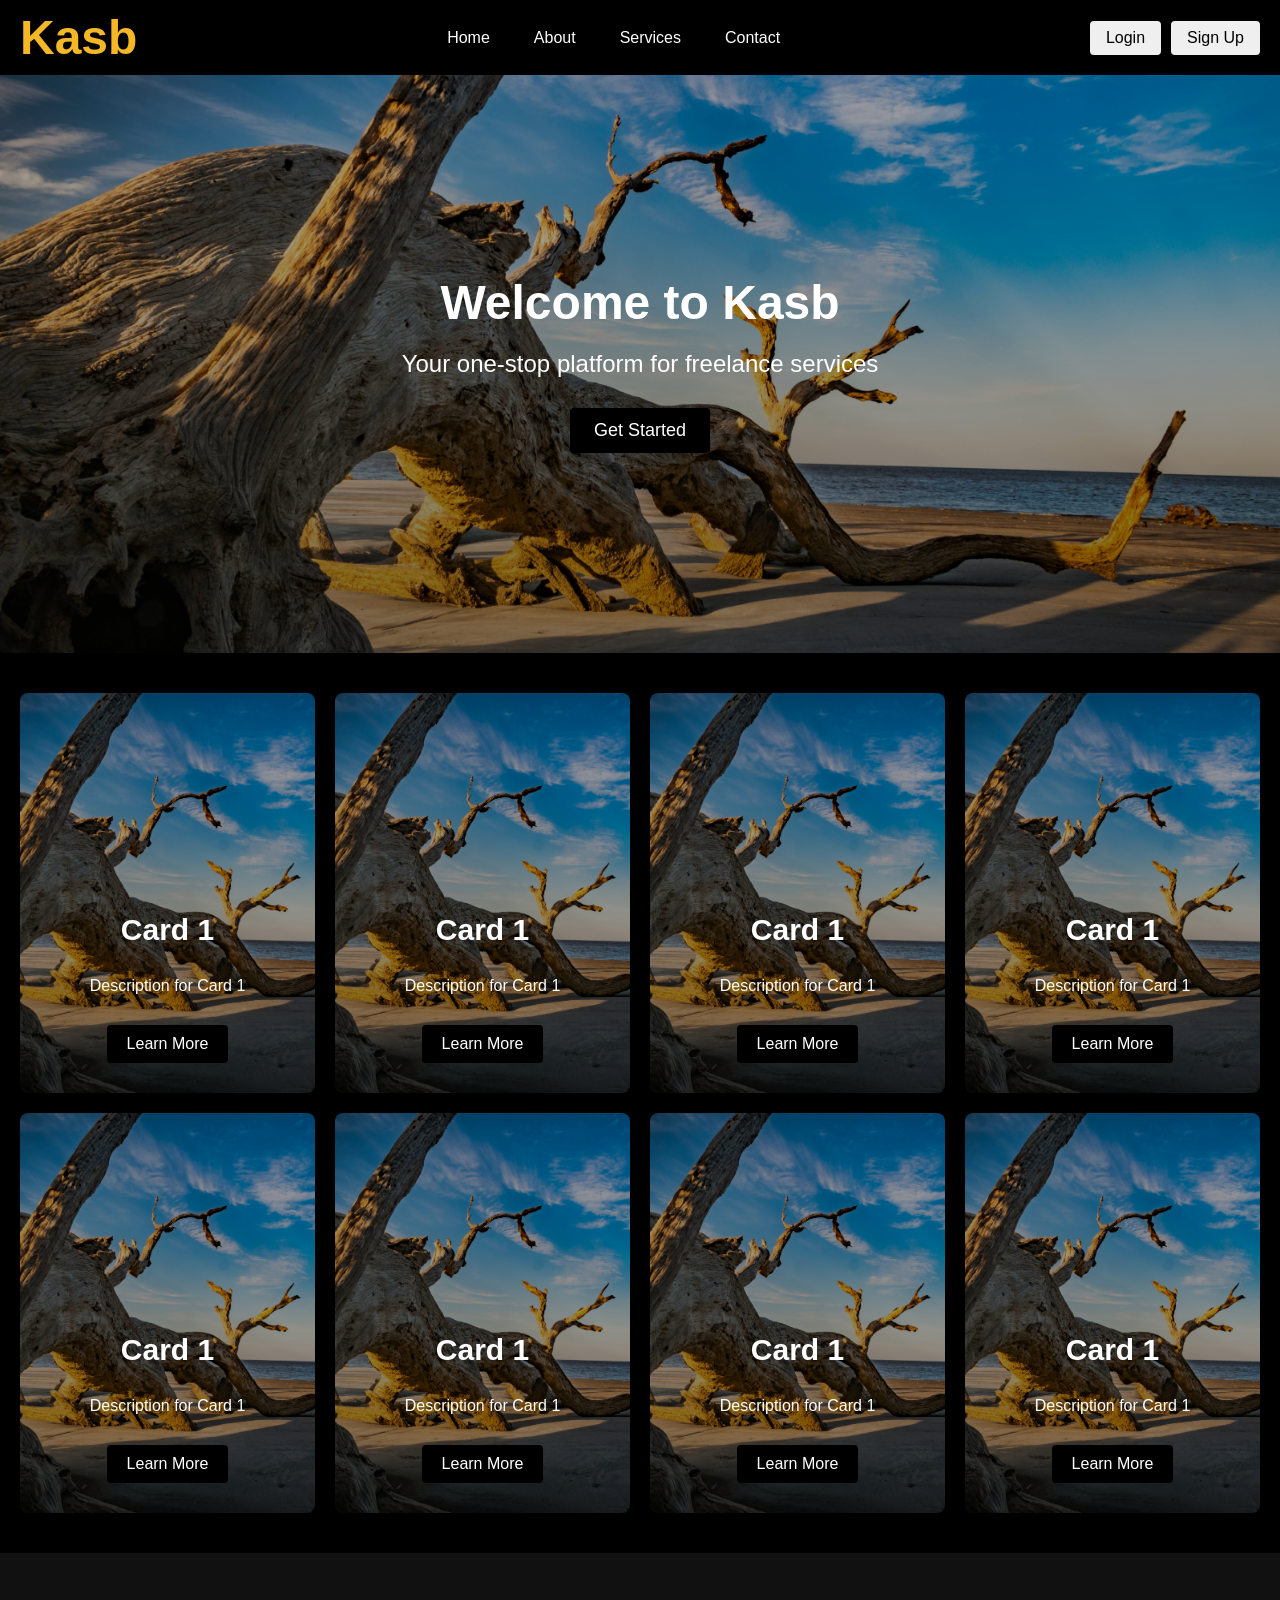
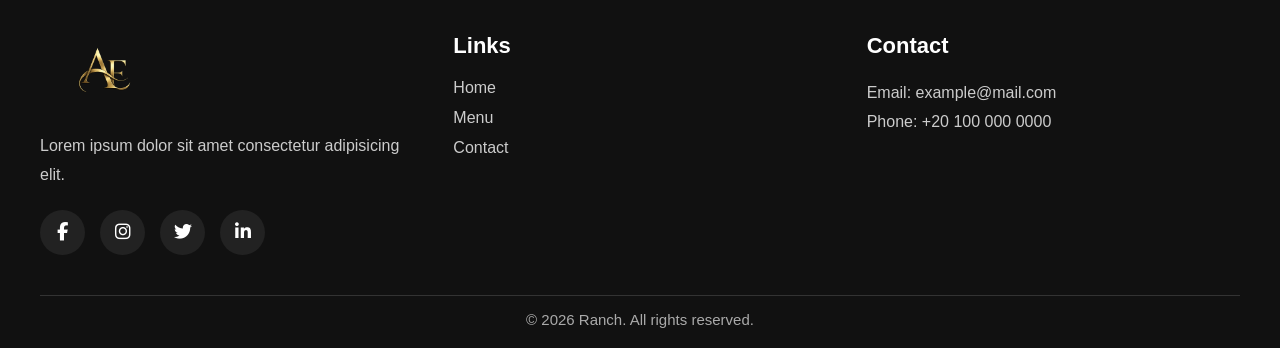
==== index.html @ f7814fff "first commit" ====
<!doctype html>
<html lang="en">
  <head>
    <meta charset="UTF-8" />
    <meta name="viewport" content="width=device-width, initial-scale=1.0" />
    <title>Document</title>
    <link rel="stylesheet" href="css/style.css" />
    <meta
      name="description"
      content="Kasb is a platform that connects freelancers with clients. We provide a wide range of services, including web development, graphic design, writing, and more. Our mission is to help freelancers find work and clients find talented professionals."
    />
    <meta
      name="keywords"
      content="freelance, platform, web development, graphic design, writing, clients, professionals"
    />
    <link rel="stylesheet" href="https://cdnjs.cloudflare.com/ajax/libs/font-awesome/6.5.0/css/all.min.css">
    <meta name="author" content="Kasb Team" />
    <script>
      // let xx = 2;
      // x = 5;
      // x = x + x;
      // alert(x);
    </script>
    <!-- <meta http-equiv="refresh" content="5" /> -->
  </head>
  <body>
    <header class="nav-bar">
      <div class="nav-container">
        <div class="nav-logo">
          <h1>kasb</h1>
        </div>
        <nav class="nav-links">
          <ul class="nav-list">
            <li class="nav-item">
              <a href="#">Home</a>
            </li>
            <li class="nav-item">
              <a href="#">About</a>
            </li>
            <li class="nav-item">
              <a href="#">Services</a>
            </li>
            <li class="nav-item">
              <a href="#">Contact</a>
            </li>
          </ul>
        </nav>
        <div class="nav-btns">
          <button class="nav-btn">Login</button>
          <button class="nav-btn">Sign Up</button>
        </div>
      </div>
    </header>
    <header class="hero">
      <div class="hero-content">
        <h1>Welcome to Kasb</h1>
        <p>Your one-stop platform for freelance services</p>
        <button class="hero-btn">Get Started</button>
      </div>
    </header>
    <header class="cards">
      <div class="card">
        <h1 class="card-text">Card 1</h1>
        <p class="card-prag">Description for Card 1</p>
        <button class="card-btn">Learn More</button>
      </div>
      <div class="card">
        <h1 class="card-text">Card 1</h1>
        <p class="card-prag">Description for Card 1</p>
        <button class="card-btn">Learn More</button>
      </div>
      <div class="card">
        <h1 class="card-text">Card 1</h1>
        <p class="card-prag">Description for Card 1</p>
        <button class="card-btn">Learn More</button>
      </div>
      <div class="card">
        <h1 class="card-text">Card 1</h1>
        <p class="card-prag">Description for Card 1</p>
        <button class="card-btn">Learn More</button>
      </div>
      <div class="card">
        <h1 class="card-text">Card 1</h1>
        <p class="card-prag">Description for Card 1</p>
        <button class="card-btn">Learn More</button>
      </div>
      <div class="card">
        <h1 class="card-text">Card 1</h1>
        <p class="card-prag">Description for Card 1</p>
        <button class="card-btn">Learn More</button>
      </div>
      <div class="card">
        <h1 class="card-text">Card 1</h1>
        <p class="card-prag">Description for Card 1</p>
        <button class="card-btn">Learn More</button>
      </div>
      <div class="card">
        <h1 class="card-text">Card 1</h1>
        <p class="card-prag">Description for Card 1</p>
        <button class="card-btn">Learn More</button>
      </div>
    </header>
  <footer class="footer">
  <div class="footer-container">
    
    <!-- column 1 -->
    <div class="footer-col">
      <img src="src/imgs/logo-ae.png" alt="logo" class="footer-logo">
      <p>Lorem ipsum dolor sit amet consectetur adipisicing elit.</p>

      <!-- social -->
      <div class="social">
        <a href="#"><i class="fab fa-facebook-f"></i></a>
        <a href="#"><i class="fab fa-instagram"></i></a>
        <a href="#"><i class="fab fa-twitter"></i></a>
        <a href="#"><i class="fab fa-linkedin-in"></i></a>
      </div>
    </div>

    <!-- column 2 -->
    <div class="footer-col">
      <h3>Links</h3>
      <ul>
        <li><a href="#">Home</a></li>
        <li><a href="#">Menu</a></li>
        <li><a href="#">Contact</a></li>
      </ul>
    </div>

    <!-- column 3 -->
    <div class="footer-col">
      <h3>Contact</h3>
      <p>Email: example@mail.com</p>
      <p>Phone: +20 100 000 0000</p>
    </div>

  </div>

  <!-- copyright -->
  <div class="footer-bottom">
    <p>© 2026 Ranch. All rights reserved.</p>
  </div>
</footer>
  </body>
</html>
---- css/style.css ----
* {
  margin: 0;
  padding: 0;
  box-sizing: border-box;
  /* font-family: 'Segoe UI', Tahoma, Geneva, Verdana, sans-serif; */
}
:root {
  --primary-color: #007bff;
  --secondary-color: #6c757d;
  --background-color: #000000;
  --text-color: #333;
  --background-hover: #f4b826;
}
body {
  background-color: #f0f0f0;
  font-family: verdana, sans-serif;
}
.nav-bar {
  width: 100%;
  background-color: var(--background-color);
}
.nav-container {
  max-width: 1500px;
  margin: 0 auto;
  display: flex;
  justify-content: space-between;
  align-items: center;
  padding: 10px 20px;
}
.nav-logo {
  color:var(--background-hover);
  font-size: 24px;
  font-weight: bold;
  animation: fadeIn 3s ease-in-out infinite alternate;
  text-transform: capitalize;
}
@keyframes fadeIn {
  from {
    opacity: 0.3;
  }
  to {
    opacity: 1;
  }
}
.nav-list {
  display: flex;
  gap: 20px;
}
.nav-item {
  list-style: none;
  display: flex;
}
.nav-item a {
  color: #fff;
  text-decoration: none;
  font-size: 16px;
  padding: 8px 12px;
  transition: background-color 0.3s ease;
}
.nav-item a:hover {
  color: #000000;
  background-color:var(--background-hover);
  border-radius: 4px;
}
.nav-item a.active {
  background-color: #007bff;
  border-radius: 4px;
}
.nav-item a.active:hover {
  background-color: #0056b3;
}
.nav-btns {
  display: flex;
  gap: 10px;
}
.nav-btns button {
  padding: 8px 16px;
  font-size: 16px;
  border: none;
  border-radius: 4px;
  cursor: pointer;
  transition: background-color 0.3s ease;
}
.nav-btns button:hover {
  background-color:var(--background-hover);
  color: #fff;
}
@media (max-width: 768px) {
  .nav-container {
    flex-direction: column;
    align-items: center;
  }

  .nav-list {
    flex-direction: column;
    gap: 10px;
    margin-top: 10px;
    align-items: center;
  }
  .nav-btns {
    margin-top: 10px;
  }
}
.hero {
  width: 100%;
  height: 100%;
  background:
    linear-gradient(rgba(0, 0, 0, 0.32), rgba(0, 0, 0, 0.5)),
    url("../src/imgs/pexels-amit-shubinsky-136437077-30844789.jpg") no-repeat
      center center/cover;
  color: #fff;
  padding: 200px 20px;
}
.hero-content {
  display: grid;
  justify-items: center;
  align-items: center;
}
.hero h1 {
  font-size: 48px;
  margin-bottom: 20px;
}
.hero p {
  font-size: 24px;
  margin-bottom: 30px;
}
.hero-btn {
  padding: 12px 24px;
  font-size: 18px;
  background-color: var(--background-color);
  color: #fff;
  border: none;
  border-radius: 4px;
  cursor: pointer;
  transition: background-color 0.3s ease;
}
.hero-btn:hover {
  background-color: var(--background-hover);
}
@media (max-width: 768px) {
  .hero {
    padding: 100px 20px;
    text-align: center;
  }
  .hero h1 {
    font-size: 28px;
  }
  .hero p {
    font-size: 12px;
  }
  .hero-btn {
    font-size: 16px;
    padding: 10px 20px;
  }
}
.cards {
  background-color: var(--background-color);
  width: 100%;
  display: flex;
  justify-content: space-around;
  align-items: center;
  flex-wrap: wrap;
  gap: 20px;
  padding: 40px 20px;
}
.card {
  display: flex;
  justify-content: flex-end;
  align-items: center;
  flex-direction: column;
  background:
    linear-gradient(rgba(0, 0, 0, 0.32), rgba(0, 0, 0, 0.5)),
    url("../src/imgs/pexels-amit-shubinsky-136437077-30844789.jpg") no-repeat
      center center/cover;
  width: 20%;
  flex: 1 1 250px;
  max-width: 300px;
  height: 400px;
  /* background-color: #ffffff; */
  font-size: 44px;
  border-radius: 8px;
}
.card-text {
  color: #fff;
  font-size: 30px;
  margin-bottom: 30px;
}
.card-prag {
  color: #fff;
  font-size: 16px;
  margin-bottom: 30px;
}
.card-btn {
  padding: 10px 20px;
  font-size: 16px;
  background-color: var(--background-color);
  color: #fff;
  border: none;
  border-radius: 4px;
  cursor: pointer;
  margin-bottom: 30px;
  transition: background-color 0.3s ease;
}
.card-btn:hover {
  background-color: var(--background-hover);
}
.footer {
  background: #111;
  color: #fff;
  padding: 80px 40px 20px;
}

.footer-container {
  max-width: 1200px;
  margin: auto;
  display: flex;
  justify-content: space-between;
  flex-wrap: wrap;
  gap: 40px;
}

.footer-col {
  flex: 1;
  min-width: 250px;
}

.footer-logo {
  width: 120px;
  margin-bottom: 15px;
}

.footer-col h3 {
  font-size: 22px;
  margin-bottom: 20px;
}

.footer-col p {
  font-size: 16px;
  line-height: 1.8;
  color: #ccc;
}

.footer-col ul {
  list-style: none;
}

.footer-col ul li {
  margin-bottom: 12px;
}

.footer-col a {
  color: #ccc;
  text-decoration: none;
  transition: 0.3s;
}

.footer-col a:hover {
  color: #fff;
  padding-left: 5px;
}

/* social */
.social {
  margin-top: 20px;
  display: flex;
  gap: 15px;
}

.social a {
  width: 45px;
  height: 45px;
  background: #222;
  color: #fff;
  display: flex;
  align-items: center;
  justify-content: center;
  border-radius: 50%;
  text-decoration: none;
  transition: 0.3s;
  font-size: 18px;
}

.social a:hover {
  background: #f4b826;
  color: #111;
  transform: translateY(-5px);
}

.footer-bottom {
  text-align: center;
  margin-top: 40px;
  border-top: 1px solid #333;
  padding-top: 15px;
  font-size: 15px;
  color: #aaa;
}
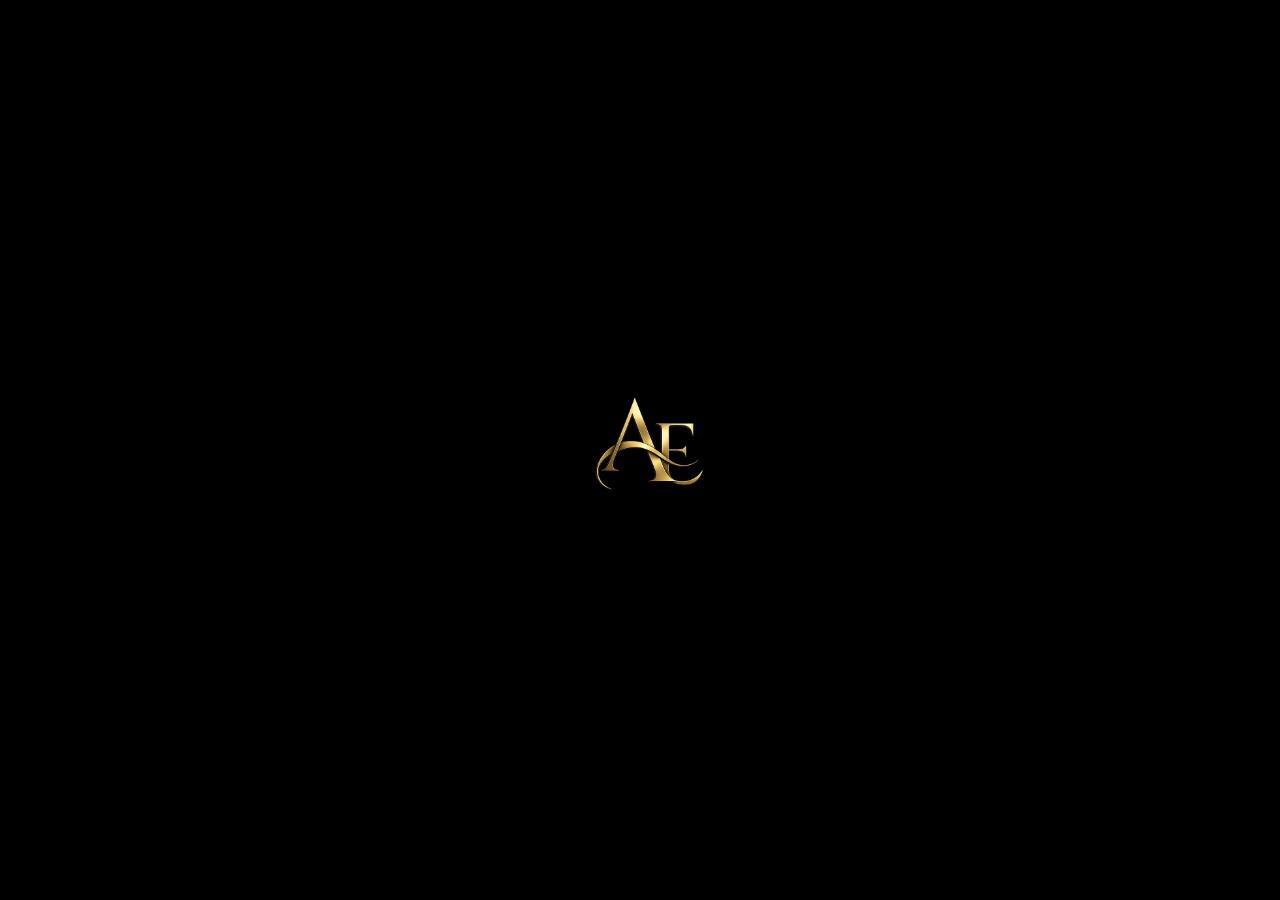
==== commit db3b3037: "dssds" ====
--- a/index.html
+++ b/index.html
@@ -1,145 +1,15 @@
-<!doctype html>
+<!DOCTYPE html>
 <html lang="en">
-  <head>
-    <meta charset="UTF-8" />
-    <meta name="viewport" content="width=device-width, initial-scale=1.0" />
+<head>
+    <meta charset="UTF-8">
+    <meta name="viewport" content="width=device-width, initial-scale=1.0">
     <title>Document</title>
-    <link rel="stylesheet" href="css/style.css" />
-    <meta
-      name="description"
-      content="Kasb is a platform that connects freelancers with clients. We provide a wide range of services, including web development, graphic design, writing, and more. Our mission is to help freelancers find work and clients find talented professionals."
-    />
-    <meta
-      name="keywords"
-      content="freelance, platform, web development, graphic design, writing, clients, professionals"
-    />
-    <link rel="stylesheet" href="https://cdnjs.cloudflare.com/ajax/libs/font-awesome/6.5.0/css/all.min.css">
-    <meta name="author" content="Kasb Team" />
-    <script>
-      // let xx = 2;
-      // x = 5;
-      // x = x + x;
-      // alert(x);
-    </script>
-    <!-- <meta http-equiv="refresh" content="5" /> -->
-  </head>
-  <body>
-    <header class="nav-bar">
-      <div class="nav-container">
-        <div class="nav-logo">
-          <h1>kasb</h1>
-        </div>
-        <nav class="nav-links">
-          <ul class="nav-list">
-            <li class="nav-item">
-              <a href="#">Home</a>
-            </li>
-            <li class="nav-item">
-              <a href="#">About</a>
-            </li>
-            <li class="nav-item">
-              <a href="#">Services</a>
-            </li>
-            <li class="nav-item">
-              <a href="#">Contact</a>
-            </li>
-          </ul>
-        </nav>
-        <div class="nav-btns">
-          <button class="nav-btn">Login</button>
-          <button class="nav-btn">Sign Up</button>
-        </div>
-      </div>
-    </header>
-    <header class="hero">
-      <div class="hero-content">
-        <h1>Welcome to Kasb</h1>
-        <p>Your one-stop platform for freelance services</p>
-        <button class="hero-btn">Get Started</button>
-      </div>
-    </header>
-    <header class="cards">
-      <div class="card">
-        <h1 class="card-text">Card 1</h1>
-        <p class="card-prag">Description for Card 1</p>
-        <button class="card-btn">Learn More</button>
-      </div>
-      <div class="card">
-        <h1 class="card-text">Card 1</h1>
-        <p class="card-prag">Description for Card 1</p>
-        <button class="card-btn">Learn More</button>
-      </div>
-      <div class="card">
-        <h1 class="card-text">Card 1</h1>
-        <p class="card-prag">Description for Card 1</p>
-        <button class="card-btn">Learn More</button>
-      </div>
-      <div class="card">
-        <h1 class="card-text">Card 1</h1>
-        <p class="card-prag">Description for Card 1</p>
-        <button class="card-btn">Learn More</button>
-      </div>
-      <div class="card">
-        <h1 class="card-text">Card 1</h1>
-        <p class="card-prag">Description for Card 1</p>
-        <button class="card-btn">Learn More</button>
-      </div>
-      <div class="card">
-        <h1 class="card-text">Card 1</h1>
-        <p class="card-prag">Description for Card 1</p>
-        <button class="card-btn">Learn More</button>
-      </div>
-      <div class="card">
-        <h1 class="card-text">Card 1</h1>
-        <p class="card-prag">Description for Card 1</p>
-        <button class="card-btn">Learn More</button>
-      </div>
-      <div class="card">
-        <h1 class="card-text">Card 1</h1>
-        <p class="card-prag">Description for Card 1</p>
-        <button class="card-btn">Learn More</button>
-      </div>
-    </header>
-  <footer class="footer">
-  <div class="footer-container">
-    
-    <!-- column 1 -->
-    <div class="footer-col">
-      <img src="src/imgs/logo-ae.png" alt="logo" class="footer-logo">
-      <p>Lorem ipsum dolor sit amet consectetur adipisicing elit.</p>
-
-      <!-- social -->
-      <div class="social">
-        <a href="#"><i class="fab fa-facebook-f"></i></a>
-        <a href="#"><i class="fab fa-instagram"></i></a>
-        <a href="#"><i class="fab fa-twitter"></i></a>
-        <a href="#"><i class="fab fa-linkedin-in"></i></a>
-      </div>
+    <link rel="stylesheet" href="css/looding.css">
+</head>
+<body>
+    <div class="loading">
+        <img src="src/imgs/logo-ae.png" alt="Logo">
     </div>
-
-    <!-- column 2 -->
-    <div class="footer-col">
-      <h3>Links</h3>
-      <ul>
-        <li><a href="#">Home</a></li>
-        <li><a href="#">Menu</a></li>
-        <li><a href="#">Contact</a></li>
-      </ul>
-    </div>
-
-    <!-- column 3 -->
-    <div class="footer-col">
-      <h3>Contact</h3>
-      <p>Email: example@mail.com</p>
-      <p>Phone: +20 100 000 0000</p>
-    </div>
-
-  </div>
-
-  <!-- copyright -->
-  <div class="footer-bottom">
-    <p>© 2026 Ranch. All rights reserved.</p>
-  </div>
-</footer>
-  </body>
+    <script src="js/looding.js"></script>
+</body>
 </html>
--- a/css/looding.css
+++ b/css/looding.css
@@ -0,0 +1,26 @@
+* {
+  margin: 0;
+  padding: 0;
+  box-sizing: border-box;
+}
+.loading {
+  height: 100vh;
+  width: 100%;
+  background: black;
+  display: flex;
+  justify-content: center;
+  align-items: center;
+}
+.loading img {
+  width: 250px;
+  animation: rotate 1.5s infinite;
+}
+@keyframes rotate {
+    0%,
+  100% {
+    opacity: 1;
+  }
+  50% {
+    opacity: 0.1;
+  }
+}
